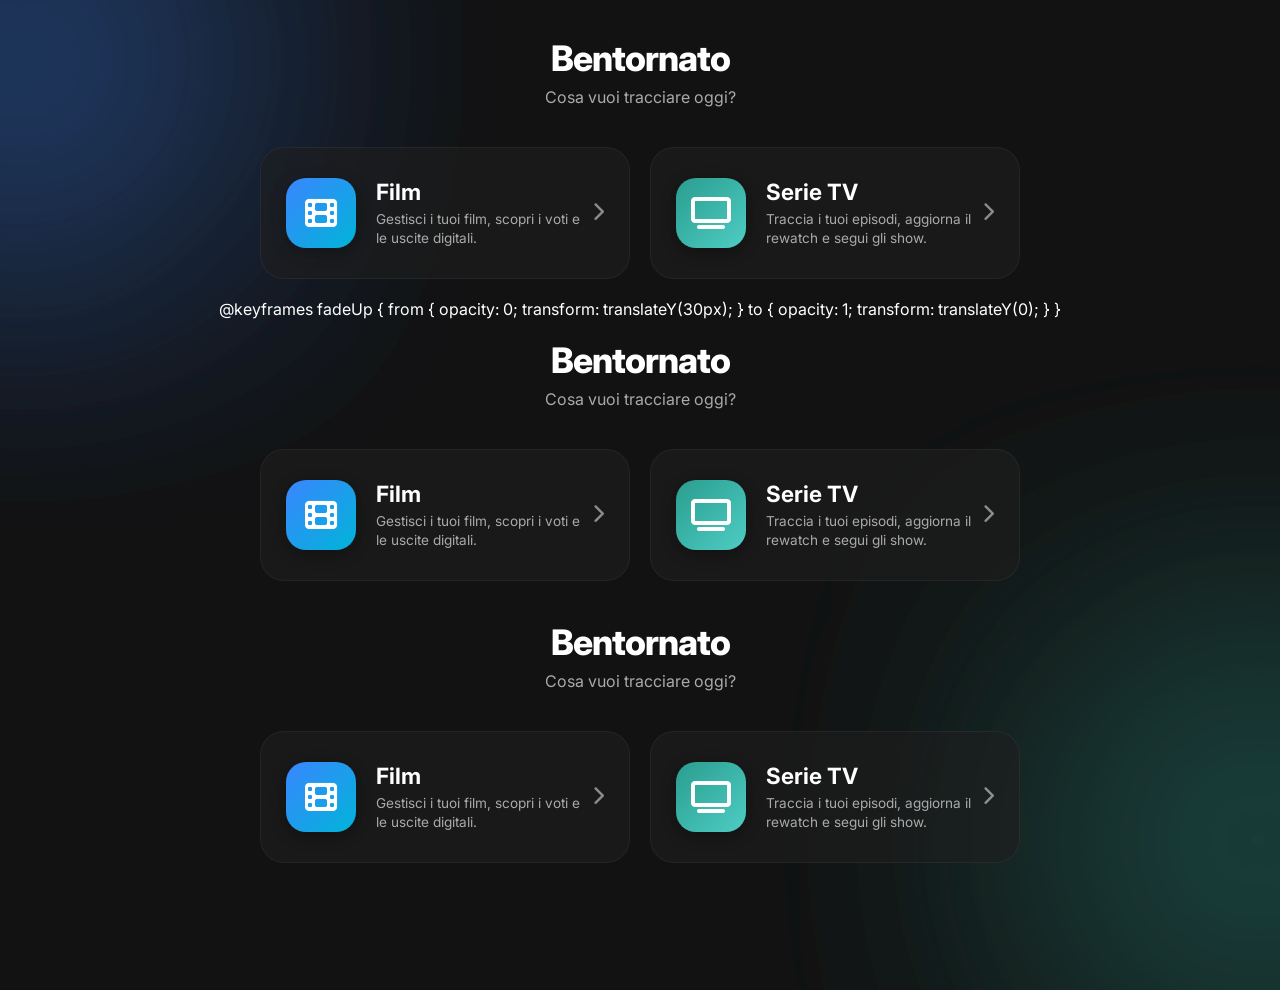
==== index.html @ c35fe786 "Update print statement from 'Hello' to 'Goodbye'" ====
<!DOCTYPE html>
<html lang="it">
<head>
    <meta charset="UTF-8">
    <meta name="viewport" content="width=device-width, initial-scale=1.0, maximum-scale=1.0, user-scalable=no">
    <title>Tracker Hub</title>
    
    <!-- PWA -->
    <link rel="manifest" href="manifest.json">
    <meta name="theme-color" content="#121212">
    <meta name="apple-mobile-web-app-capable" content="yes">
    <meta name="apple-mobile-web-app-status-bar-style" content="black-translucent">

    <!-- Fonts & Icons -->
    <link rel="preconnect" href="https://fonts.googleapis.com">
    <link rel="preconnect" href="https://fonts.gstatic.com" crossorigin>
    <link href="https://fonts.googleapis.com/css2?family=Inter:wght@400;600;800&display=swap" rel="stylesheet">
    <link rel="stylesheet" href="https://cdnjs.cloudflare.com/ajax/libs/font-awesome/6.1.1/css/all.min.css">

    <style>
        :root {
            --film-color: #3A86FF;
            --tv-color: #2a9d8f;
            --bg-color: #121212;
            --card-bg: rgba(30, 30, 30, 0.6);
        }

        * {
            box-sizing: border-box;
            margin: 0;
            padding: 0;
            -webkit-tap-highlight-color: transparent;
        }

        body {
            font-family: 'Inter', sans-serif;
            background-color: var(--bg-color);
            color: #fff;
            height: 100vh;
            display: flex;
            flex-direction: column;
            align-items: center;
            justify-content: center;
            overflow: hidden;
            position: relative;
        }

        /* Luci ambientali sfocate sullo sfondo */
        .glow-film {
            position: absolute;
            top: -10%; left: -10%;
            width: 300px; height: 300px;
            background: var(--film-color);
            filter: blur(150px);
            opacity: 0.4;
            z-index: -1;
            border-radius: 50%;
        }
        .glow-tv {
            position: absolute;
            bottom: -10%; right: -10%;
            width: 300px; height: 300px;
            background: var(--tv-color);
            filter: blur(150px);
            opacity: 0.4;
            z-index: -1;
            border-radius: 50%;
        }

        .hub-container {
            width: 90%;
            max-width: 800px;
            padding: 20px;
            z-index: 10;
            animation: fadeUp 0.8s cubic-bezier(0.16, 1, 0.3, 1) forwards;
        }

        .hub-header {
            text-align: center;
            margin-bottom: 40px;
        }

        .hub-header h1 {
            font-size: 2.2rem;
            font-weight: 800;
            letter-spacing: -1px;
            margin-bottom: 8px;
        }

        .hub-header p {
            color: #aaa;
            font-size: 1rem;
        }

        .cards-wrapper {
            display: flex;
            flex-direction: column;
            gap: 20px;
        }

        @media (min-width: 600px) {
            .cards-wrapper {
                flex-direction: row;
            }
        }

        .hub-card {
            flex: 1;
            display: flex;
            align-items: center;
            padding: 30px 25px;
            background: var(--card-bg);
            border-radius: 24px;
            text-decoration: none;
            color: white;
            backdrop-filter: blur(20px);
            -webkit-backdrop-filter: blur(20px);
            border: 1px solid rgba(255, 255, 255, 0.05);
            transition: transform 0.3s ease, border-color 0.3s ease, box-shadow 0.3s ease;
            position: relative;
            overflow: hidden;
        }

        /* Hover & Active states */
        .hub-card:hover {
            transform: translateY(-5px);
        }
        .hub-card:active {
            transform: scale(0.96);
        }

        /* Colori specifici per Film */
        .card-film:hover {
            border-color: rgba(58, 134, 255, 0.5);
            box-shadow: 0 10px 30px rgba(58, 134, 255, 0.2);
        }
        .card-film .icon-wrapper {
            background: linear-gradient(135deg, #3A86FF, #00B4D8);
        }

        /* Colori specifici per TV */
        .card-tv:hover {
            border-color: rgba(42, 157, 143, 0.5);
            box-shadow: 0 10px 30px rgba(42, 157, 143, 0.2);
        }
        .card-tv .icon-wrapper {
            background: linear-gradient(135deg, #2a9d8f, #4ecdc4);
        }

        .icon-wrapper {
            width: 70px;
            height: 70px;
            border-radius: 20px;
            display: flex;
            align-items: center;
            justify-content: center;
            font-size: 2rem;
            flex-shrink: 0;
            margin-right: 20px;
            box-shadow: 0 4px 15px rgba(0,0,0,0.3);
        }

        .card-content h2 {
            font-size: 1.4rem;
            margin-bottom: 5px;
        }

        .card-content p {
            color: #aaa;
            font-size: 0.85rem;
            line-height: 1.4;
        }

        .card-arrow {
            margin-left: auto;
            font-size: 1.2rem;
            opacity: 0.5;
            transition: opacity 0.3s, transform 0.3s;
        }

        .hub-card:hover .card-arrow {
            opacity: 1;
            transform: translateX(5px);
        }

        @keyframes fadeUp {
            from { opacity: 0; transform: translateY(30px); }
            to { opacity: 1; transform: translateY(0); }
        }
    </style>
</head>
<body>

    <!-- Luci di sfondo -->
    <div class="glow-film"></div><!DOCTYPE html>
<html lang="it">
<head>
    <meta charset="UTF-8">
    <meta name="viewport" content="width=device-width, initial-scale=1.0, maximum-scale=1.0, user-scalable=no">
    <title>My Tracker Hub</title>
    
    <!-- PWA -->
    <link rel="manifest" href="manifest.json">
    <meta name="theme-color" content="#121212">
    <meta name="apple-mobile-web-app-capable" content="yes">
    <meta name="apple-mobile-web-app-status-bar-style" content="black-translucent">

    <!-- Fonts & Icons -->
    <link rel="preconnect" href="https://fonts.googleapis.com">
    <link rel="preconnect" href="https://fonts.gstatic.com" crossorigin>
    <link href="https://fonts.googleapis.com/css2?family=Inter:wght@400;600;800&display=swap" rel="stylesheet">
    <link rel="stylesheet" href="https://cdnjs.cloudflare.com/ajax/libs/font-awesome/6.1.1/css/all.min.css">

    <style>
        :root {
            --film-color: #3A86FF;
            --tv-color: #2a9d8f;
            --bg-color: #121212;
            --card-bg: rgba(30, 30, 30, 0.6);
        }

        * {
            box-sizing: border-box;
            margin: 0;
            padding: 0;
            -webkit-tap-highlight-color: transparent;
        }

        body {
            font-family: 'Inter', sans-serif;
            background-color: var(--bg-color);
            color: #fff;
            height: 100vh;
            display: flex;
            flex-direction: column;
            align-items: center;
            justify-content: center;
            overflow: hidden;
            position: relative;
        }

        /* Luci ambientali sfocate sullo sfondo */
        .glow-film {
            position: absolute;
            top: -10%; left: -10%;
            width: 300px; height: 300px;
            background: var(--film-color);
            filter: blur(150px);
            opacity: 0.4;
            z-index: -1;
            border-radius: 50%;
        }
        .glow-tv {
            position: absolute;
            bottom: -10%; right: -10%;
            width: 300px; height: 300px;
            background: var(--tv-color);
            filter: blur(150px);
            opacity: 0.4;
            z-index: -1;
            border-radius: 50%;
        }

        .hub-container {
            width: 90%;
            max-width: 800px;
            padding: 20px;
            z-index: 10;
            animation: fadeUp 0.8s cubic-bezier(0.16, 1, 0.3, 1) forwards;
        }

        .hub-header {
            text-align: center;
            margin-bottom: 40px;
        }

        .hub-header h1 {
            font-size: 2.2rem;
            font-weight: 800;
            letter-spacing: -1px;
            margin-bottom: 8px;
        }

        .hub-header p {
            color: #aaa;
            font-size: 1rem;
        }

        .cards-wrapper {
            display: flex;
            flex-direction: column;
            gap: 20px;
        }

        @media (min-width: 600px) {
            .cards-wrapper {
                flex-direction: row;
            }
        }

        .hub-card {
            flex: 1;
            display: flex;
            align-items: center;
            padding: 30px 25px;
            background: var(--card-bg);
            border-radius: 24px;
            text-decoration: none;
            color: white;
            backdrop-filter: blur(20px);
            -webkit-backdrop-filter: blur(20px);
            border: 1px solid rgba(255, 255, 255, 0.05);
            transition: transform 0.3s ease, border-color 0.3s ease, box-shadow 0.3s ease;
            position: relative;
            overflow: hidden;
        }

        /* Hover & Active states */
        .hub-card:hover {
            transform: translateY(-5px);
        }
        .hub-card:active {
            transform: scale(0.96);
        }

        /* Colori specifici per Film */
        .card-film:hover {
            border-color: rgba(58, 134, 255, 0.5);
            box-shadow: 0 10px 30px rgba(58, 134, 255, 0.2);
        }
        .card-film .icon-wrapper {
            background: linear-gradient(135deg, #3A86FF, #00B4D8);
        }

        /* Colori specifici per TV */
        .card-tv:hover {
            border-color: rgba(42, 157, 143, 0.5);
            box-shadow: 0 10px 30px rgba(42, 157, 143, 0.2);
        }
        .card-tv .icon-wrapper {
            background: linear-gradient(135deg, #2a9d8f, #4ecdc4);
        }

        .icon-wrapper {
            width: 70px;
            height: 70px;
            border-radius: 20px;
            display: flex;
            align-items: center;
            justify-content: center;
            font-size: 2rem;
            flex-shrink: 0;
            margin-right: 20px;
            box-shadow: 0 4px 15px rgba(0,0,0,0.3);
        }

        .card-content h2 {
            font-size: 1.4rem;
            margin-bottom: 5px;
        }

        .card-content p {
            color: #aaa;
            font-size: 0.85rem;
            line-height: 1.4;
        }

        .card-arrow {
            margin-left: auto;
            font-size: 1.2rem;
            opacity: 0.5;
            transition: opacity 0.3s, transform 0.3s;
        }

        .hub-card:hover .card-arrow {
            opacity: 1;
            transform: translateX(5px);
        }
<!DOCTYPE html>
<html lang="it">
<head>
    <meta charset="UTF-8">
    <meta name="viewport" content="width=device-width, initial-scale=1.0, maximum-scale=1.0, user-scalable=no">
    <title>My Tracker Hub</title>
    
    <!-- PWA -->
    <link rel="manifest" href="manifest.json">
    <meta name="theme-color" content="#121212">
    <meta name="apple-mobile-web-app-capable" content="yes">
    <meta name="apple-mobile-web-app-status-bar-style" content="black-translucent">

    <!-- Fonts & Icons -->
    <link rel="preconnect" href="https://fonts.googleapis.com">
    <link rel="preconnect" href="https://fonts.gstatic.com" crossorigin>
    <link href="https://fonts.googleapis.com/css2?family=Inter:wght@400;600;800&display=swap" rel="stylesheet">
    <link rel="stylesheet" href="https://cdnjs.cloudflare.com/ajax/libs/font-awesome/6.1.1/css/all.min.css">

    <style>
        :root {
            --film-color: #3A86FF;
            --tv-color: #2a9d8f;
            --bg-color: #121212;
            --card-bg: rgba(30, 30, 30, 0.6);
        }

        * {
            box-sizing: border-box;
            margin: 0;
            padding: 0;
            -webkit-tap-highlight-color: transparent;
        }

        body {
            font-family: 'Inter', sans-serif;
            background-color: var(--bg-color);
            color: #fff;
            height: 100vh;
            display: flex;
            flex-direction: column;
            align-items: center;
            justify-content: center;
            overflow: hidden;
            position: relative;
        }

        /* Luci ambientali sfocate sullo sfondo */
        .glow-film {
            position: absolute;
            top: -10%; left: -10%;
            width: 300px; height: 300px;
            background: var(--film-color);
            filter: blur(150px);
            opacity: 0.4;
            z-index: -1;
            border-radius: 50%;
        }
        .glow-tv {
            position: absolute;
            bottom: -10%; right: -10%;
            width: 300px; height: 300px;
            background: var(--tv-color);
            filter: blur(150px);
            opacity: 0.4;
            z-index: -1;
            border-radius: 50%;
        }

        .hub-container {
            width: 90%;
            max-width: 800px;
            padding: 20px;
            z-index: 10;
            animation: fadeUp 0.8s cubic-bezier(0.16, 1, 0.3, 1) forwards;
        }

        .hub-header {
            text-align: center;
            margin-bottom: 40px;
        }

        .hub-header h1 {
            font-size: 2.2rem;
            font-weight: 800;
            letter-spacing: -1px;
            margin-bottom: 8px;
        }

        .hub-header p {
            color: #aaa;
            font-size: 1rem;
        }

        .cards-wrapper {
            display: flex;
            flex-direction: column;
            gap: 20px;
        }

        @media (min-width: 600px) {
            .cards-wrapper {
                flex-direction: row;
            }
        }

        .hub-card {
            flex: 1;
            display: flex;
            align-items: center;
            padding: 30px 25px;
            background: var(--card-bg);
            border-radius: 24px;
            text-decoration: none;
            color: white;
            backdrop-filter: blur(20px);
            -webkit-backdrop-filter: blur(20px);
            border: 1px solid rgba(255, 255, 255, 0.05);
            transition: transform 0.3s ease, border-color 0.3s ease, box-shadow 0.3s ease;
            position: relative;
            overflow: hidden;
        }

        /* Hover & Active states */
        .hub-card:hover {
            transform: translateY(-5px);
        }
        .hub-card:active {
            transform: scale(0.96);
        }

        /* Colori specifici per Film */
        .card-film:hover {
            border-color: rgba(58, 134, 255, 0.5);
            box-shadow: 0 10px 30px rgba(58, 134, 255, 0.2);
        }
        .card-film .icon-wrapper {
            background: linear-gradient(135deg, #3A86FF, #00B4D8);
        }

        /* Colori specifici per TV */
        .card-tv:hover {
            border-color: rgba(42, 157, 143, 0.5);
            box-shadow: 0 10px 30px rgba(42, 157, 143, 0.2);
        }
        .card-tv .icon-wrapper {
            background: linear-gradient(135deg, #2a9d8f, #4ecdc4);
        }

        .icon-wrapper {
            width: 70px;
            height: 70px;
            border-radius: 20px;
            display: flex;
            align-items: center;
            justify-content: center;
            font-size: 2rem;
            flex-shrink: 0;
            margin-right: 20px;
            box-shadow: 0 4px 15px rgba(0,0,0,0.3);
        }

        .card-content h2 {
            font-size: 1.4rem;
            margin-bottom: 5px;
        }

        .card-content p {
            color: #aaa;
            font-size: 0.85rem;
            line-height: 1.4;
        }

        .card-arrow {
            margin-left: auto;
            font-size: 1.2rem;
            opacity: 0.5;
            transition: opacity 0.3s, transform 0.3s;
        }

        .hub-card:hover .card-arrow {
            opacity: 1;
            transform: translateX(5px);
        }

        @keyframes fadeUp {
            from { opacity: 0; transform: translateY(30px); }
            to { opacity: 1; transform: translateY(0); }
        }
    </style>
</head>
<body>

    <!-- Luci di sfondo -->
    <div class="glow-film"></div>
    <div class="glow-tv"></div>

    <div class="hub-container">
        <div class="hub-header">
            <h1>Bentornato</h1>
            <p>Cosa vuoi tracciare oggi?</p>
        </div>

        <div class="cards-wrapper">
            <!-- CARD FILM -->
            <a href="film_tracker.html" class="hub-card card-film">
                <div class="icon-wrapper">
                    <i class="fas fa-film"></i>
                </div>
                <div class="card-content">
                    <h2>Film</h2>
                    <p>Gestisci i tuoi film, scopri i voti e le uscite digitali.</p>
                </div>
                <i class="fas fa-chevron-right card-arrow"></i>
            </a>

            <!-- CARD SERIE TV -->
            <a href="serietv_tracker.html" class="hub-card card-tv">
                <div class="icon-wrapper">
                    <i class="fas fa-tv"></i>
                </div>
                <div class="card-content">
                    <h2>Serie TV</h2>
                    <p>Traccia i tuoi episodi, aggiorna il rewatch e segui gli show.</p>
                </div>
                <i class="fas fa-chevron-right card-arrow"></i>
            </a>
        </div>
    </div>

</body>
</html>

        @keyframes fadeUp {
            from { opacity: 0; transform: translateY(30px); }
            to { opacity: 1; transform: translateY(0); }
        }
    </style>
</head>
<body>

    <!-- Luci di sfondo -->
    <div class="glow-film"></div>
    <div class="glow-tv"></div>

    <div class="hub-container">
        <div class="hub-header">
            <h1>Bentornato</h1>
            <p>Cosa vuoi tracciare oggi?</p>
        </div>

        <div class="cards-wrapper">
            <!-- CARD FILM -->
            <a href="film_tracker.html" class="hub-card card-film">
                <div class="icon-wrapper">
                    <i class="fas fa-film"></i>
                </div>
                <div class="card-content">
                    <h2>Film</h2>
                    <p>Gestisci i tuoi film, scopri i voti e le uscite digitali.</p>
                </div>
                <i class="fas fa-chevron-right card-arrow"></i>
            </a>

            <!-- CARD SERIE TV -->
            <a href="serietv_tracker.html" class="hub-card card-tv">
                <div class="icon-wrapper">
                    <i class="fas fa-tv"></i>
                </div>
                <div class="card-content">
                    <h2>Serie TV</h2>
                    <p>Traccia i tuoi episodi, aggiorna il rewatch e segui gli show.</p>
                </div>
                <i class="fas fa-chevron-right card-arrow"></i>
            </a>
        </div>
    </div>

</body>
</html>

    <div class="glow-tv"></div>

    <div class="hub-container">
        <div class="hub-header">
            <h1>Bentornato</h1>
            <p>Cosa vuoi tracciare oggi?</p>
        </div>

        <div class="cards-wrapper">
            <!-- CARD FILM -->
            <a href="film_tracker.html" class="hub-card card-film">
                <div class="icon-wrapper">
                    <i class="fas fa-film"></i>
                </div>
                <div class="card-content">
                    <h2>Film</h2>
                    <p>Gestisci i tuoi film, scopri i voti e le uscite digitali.</p>
                </div>
                <i class="fas fa-chevron-right card-arrow"></i>
            </a>

            <!-- CARD SERIE TV -->
            <a href="serietv_tracker.html" class="hub-card card-tv">
                <div class="icon-wrapper">
                    <i class="fas fa-tv"></i>
                </div>
                <div class="card-content">
                    <h2>Serie TV</h2>
                    <p>Traccia i tuoi episodi, aggiorna il rewatch e segui gli show.</p>
                </div>
                <i class="fas fa-chevron-right card-arrow"></i>
            </a>
        </div>
    </div>

</body>
</html>
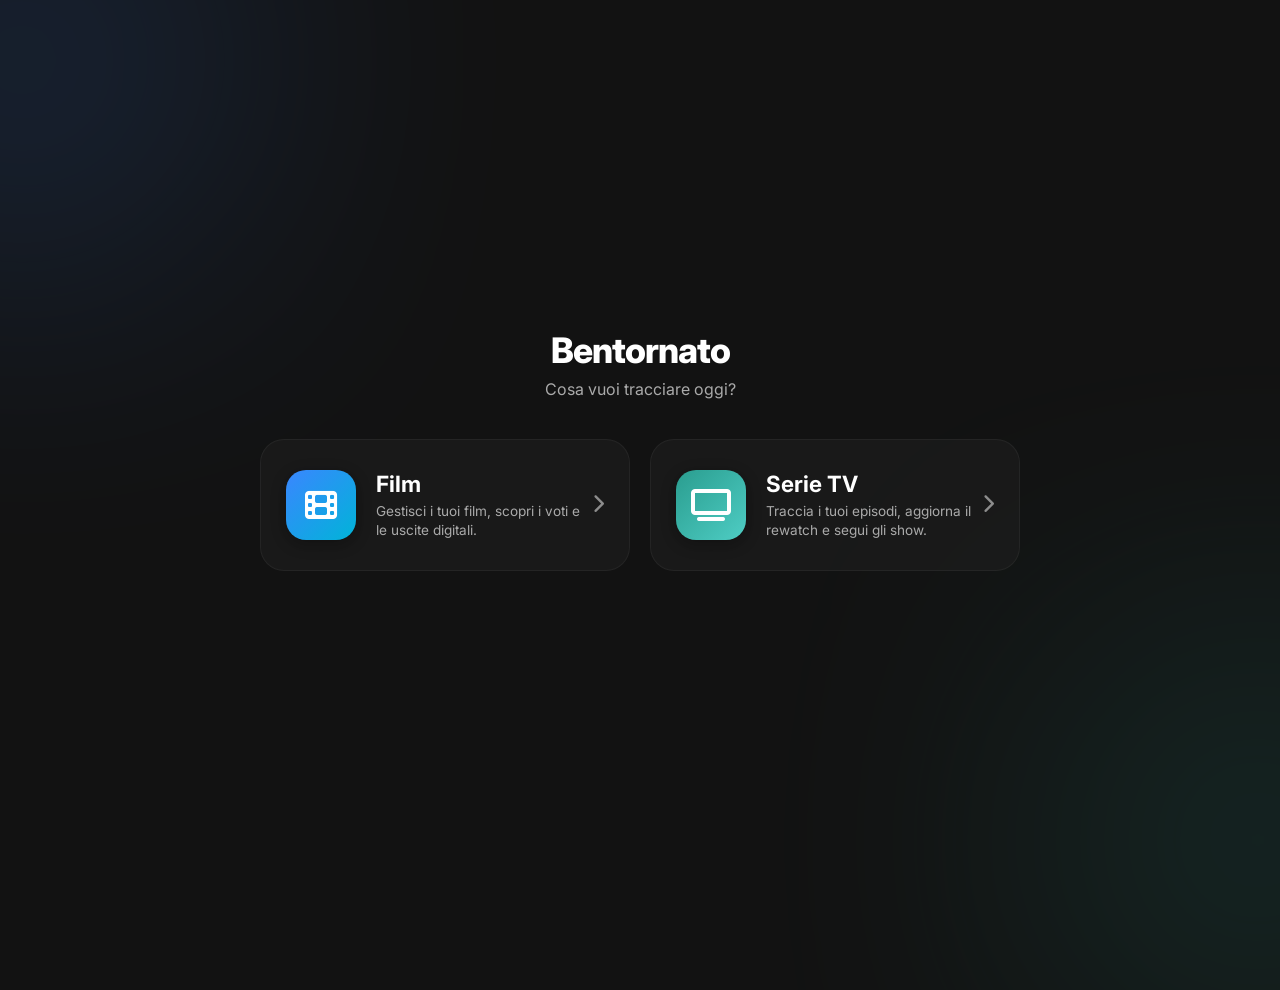
==== commit 4519b78c: "Refactor index.html structure and remove duplicates" ====
--- a/index.html
+++ b/index.html
@@ -3,7 +3,7 @@
 <head>
     <meta charset="UTF-8">
     <meta name="viewport" content="width=device-width, initial-scale=1.0, maximum-scale=1.0, user-scalable=no">
-    <title>Tracker Hub</title>
+    <title>My Tracker Hub</title>
     
     <!-- PWA -->
     <link rel="manifest" href="manifest.json">
@@ -192,384 +192,6 @@
 <body>
 
     <!-- Luci di sfondo -->
-    <div class="glow-film"></div><!DOCTYPE html>
-<html lang="it">
-<head>
-    <meta charset="UTF-8">
-    <meta name="viewport" content="width=device-width, initial-scale=1.0, maximum-scale=1.0, user-scalable=no">
-    <title>My Tracker Hub</title>
-    
-    <!-- PWA -->
-    <link rel="manifest" href="manifest.json">
-    <meta name="theme-color" content="#121212">
-    <meta name="apple-mobile-web-app-capable" content="yes">
-    <meta name="apple-mobile-web-app-status-bar-style" content="black-translucent">
-
-    <!-- Fonts & Icons -->
-    <link rel="preconnect" href="https://fonts.googleapis.com">
-    <link rel="preconnect" href="https://fonts.gstatic.com" crossorigin>
-    <link href="https://fonts.googleapis.com/css2?family=Inter:wght@400;600;800&display=swap" rel="stylesheet">
-    <link rel="stylesheet" href="https://cdnjs.cloudflare.com/ajax/libs/font-awesome/6.1.1/css/all.min.css">
-
-    <style>
-        :root {
-            --film-color: #3A86FF;
-            --tv-color: #2a9d8f;
-            --bg-color: #121212;
-            --card-bg: rgba(30, 30, 30, 0.6);
-        }
-
-        * {
-            box-sizing: border-box;
-            margin: 0;
-            padding: 0;
-            -webkit-tap-highlight-color: transparent;
-        }
-
-        body {
-            font-family: 'Inter', sans-serif;
-            background-color: var(--bg-color);
-            color: #fff;
-            height: 100vh;
-            display: flex;
-            flex-direction: column;
-            align-items: center;
-            justify-content: center;
-            overflow: hidden;
-            position: relative;
-        }
-
-        /* Luci ambientali sfocate sullo sfondo */
-        .glow-film {
-            position: absolute;
-            top: -10%; left: -10%;
-            width: 300px; height: 300px;
-            background: var(--film-color);
-            filter: blur(150px);
-            opacity: 0.4;
-            z-index: -1;
-            border-radius: 50%;
-        }
-        .glow-tv {
-            position: absolute;
-            bottom: -10%; right: -10%;
-            width: 300px; height: 300px;
-            background: var(--tv-color);
-            filter: blur(150px);
-            opacity: 0.4;
-            z-index: -1;
-            border-radius: 50%;
-        }
-
-        .hub-container {
-            width: 90%;
-            max-width: 800px;
-            padding: 20px;
-            z-index: 10;
-            animation: fadeUp 0.8s cubic-bezier(0.16, 1, 0.3, 1) forwards;
-        }
-
-        .hub-header {
-            text-align: center;
-            margin-bottom: 40px;
-        }
-
-        .hub-header h1 {
-            font-size: 2.2rem;
-            font-weight: 800;
-            letter-spacing: -1px;
-            margin-bottom: 8px;
-        }
-
-        .hub-header p {
-            color: #aaa;
-            font-size: 1rem;
-        }
-
-        .cards-wrapper {
-            display: flex;
-            flex-direction: column;
-            gap: 20px;
-        }
-
-        @media (min-width: 600px) {
-            .cards-wrapper {
-                flex-direction: row;
-            }
-        }
-
-        .hub-card {
-            flex: 1;
-            display: flex;
-            align-items: center;
-            padding: 30px 25px;
-            background: var(--card-bg);
-            border-radius: 24px;
-            text-decoration: none;
-            color: white;
-            backdrop-filter: blur(20px);
-            -webkit-backdrop-filter: blur(20px);
-            border: 1px solid rgba(255, 255, 255, 0.05);
-            transition: transform 0.3s ease, border-color 0.3s ease, box-shadow 0.3s ease;
-            position: relative;
-            overflow: hidden;
-        }
-
-        /* Hover & Active states */
-        .hub-card:hover {
-            transform: translateY(-5px);
-        }
-        .hub-card:active {
-            transform: scale(0.96);
-        }
-
-        /* Colori specifici per Film */
-        .card-film:hover {
-            border-color: rgba(58, 134, 255, 0.5);
-            box-shadow: 0 10px 30px rgba(58, 134, 255, 0.2);
-        }
-        .card-film .icon-wrapper {
-            background: linear-gradient(135deg, #3A86FF, #00B4D8);
-        }
-
-        /* Colori specifici per TV */
-        .card-tv:hover {
-            border-color: rgba(42, 157, 143, 0.5);
-            box-shadow: 0 10px 30px rgba(42, 157, 143, 0.2);
-        }
-        .card-tv .icon-wrapper {
-            background: linear-gradient(135deg, #2a9d8f, #4ecdc4);
-        }
-
-        .icon-wrapper {
-            width: 70px;
-            height: 70px;
-            border-radius: 20px;
-            display: flex;
-            align-items: center;
-            justify-content: center;
-            font-size: 2rem;
-            flex-shrink: 0;
-            margin-right: 20px;
-            box-shadow: 0 4px 15px rgba(0,0,0,0.3);
-        }
-
-        .card-content h2 {
-            font-size: 1.4rem;
-            margin-bottom: 5px;
-        }
-
-        .card-content p {
-            color: #aaa;
-            font-size: 0.85rem;
-            line-height: 1.4;
-        }
-
-        .card-arrow {
-            margin-left: auto;
-            font-size: 1.2rem;
-            opacity: 0.5;
-            transition: opacity 0.3s, transform 0.3s;
-        }
-
-        .hub-card:hover .card-arrow {
-            opacity: 1;
-            transform: translateX(5px);
-        }
-<!DOCTYPE html>
-<html lang="it">
-<head>
-    <meta charset="UTF-8">
-    <meta name="viewport" content="width=device-width, initial-scale=1.0, maximum-scale=1.0, user-scalable=no">
-    <title>My Tracker Hub</title>
-    
-    <!-- PWA -->
-    <link rel="manifest" href="manifest.json">
-    <meta name="theme-color" content="#121212">
-    <meta name="apple-mobile-web-app-capable" content="yes">
-    <meta name="apple-mobile-web-app-status-bar-style" content="black-translucent">
-
-    <!-- Fonts & Icons -->
-    <link rel="preconnect" href="https://fonts.googleapis.com">
-    <link rel="preconnect" href="https://fonts.gstatic.com" crossorigin>
-    <link href="https://fonts.googleapis.com/css2?family=Inter:wght@400;600;800&display=swap" rel="stylesheet">
-    <link rel="stylesheet" href="https://cdnjs.cloudflare.com/ajax/libs/font-awesome/6.1.1/css/all.min.css">
-
-    <style>
-        :root {
-            --film-color: #3A86FF;
-            --tv-color: #2a9d8f;
-            --bg-color: #121212;
-            --card-bg: rgba(30, 30, 30, 0.6);
-        }
-
-        * {
-            box-sizing: border-box;
-            margin: 0;
-            padding: 0;
-            -webkit-tap-highlight-color: transparent;
-        }
-
-        body {
-            font-family: 'Inter', sans-serif;
-            background-color: var(--bg-color);
-            color: #fff;
-            height: 100vh;
-            display: flex;
-            flex-direction: column;
-            align-items: center;
-            justify-content: center;
-            overflow: hidden;
-            position: relative;
-        }
-
-        /* Luci ambientali sfocate sullo sfondo */
-        .glow-film {
-            position: absolute;
-            top: -10%; left: -10%;
-            width: 300px; height: 300px;
-            background: var(--film-color);
-            filter: blur(150px);
-            opacity: 0.4;
-            z-index: -1;
-            border-radius: 50%;
-        }
-        .glow-tv {
-            position: absolute;
-            bottom: -10%; right: -10%;
-            width: 300px; height: 300px;
-            background: var(--tv-color);
-            filter: blur(150px);
-            opacity: 0.4;
-            z-index: -1;
-            border-radius: 50%;
-        }
-
-        .hub-container {
-            width: 90%;
-            max-width: 800px;
-            padding: 20px;
-            z-index: 10;
-            animation: fadeUp 0.8s cubic-bezier(0.16, 1, 0.3, 1) forwards;
-        }
-
-        .hub-header {
-            text-align: center;
-            margin-bottom: 40px;
-        }
-
-        .hub-header h1 {
-            font-size: 2.2rem;
-            font-weight: 800;
-            letter-spacing: -1px;
-            margin-bottom: 8px;
-        }
-
-        .hub-header p {
-            color: #aaa;
-            font-size: 1rem;
-        }
-
-        .cards-wrapper {
-            display: flex;
-            flex-direction: column;
-            gap: 20px;
-        }
-
-        @media (min-width: 600px) {
-            .cards-wrapper {
-                flex-direction: row;
-            }
-        }
-
-        .hub-card {
-            flex: 1;
-            display: flex;
-            align-items: center;
-            padding: 30px 25px;
-            background: var(--card-bg);
-            border-radius: 24px;
-            text-decoration: none;
-            color: white;
-            backdrop-filter: blur(20px);
-            -webkit-backdrop-filter: blur(20px);
-            border: 1px solid rgba(255, 255, 255, 0.05);
-            transition: transform 0.3s ease, border-color 0.3s ease, box-shadow 0.3s ease;
-            position: relative;
-            overflow: hidden;
-        }
-
-        /* Hover & Active states */
-        .hub-card:hover {
-            transform: translateY(-5px);
-        }
-        .hub-card:active {
-            transform: scale(0.96);
-        }
-
-        /* Colori specifici per Film */
-        .card-film:hover {
-            border-color: rgba(58, 134, 255, 0.5);
-            box-shadow: 0 10px 30px rgba(58, 134, 255, 0.2);
-        }
-        .card-film .icon-wrapper {
-            background: linear-gradient(135deg, #3A86FF, #00B4D8);
-        }
-
-        /* Colori specifici per TV */
-        .card-tv:hover {
-            border-color: rgba(42, 157, 143, 0.5);
-            box-shadow: 0 10px 30px rgba(42, 157, 143, 0.2);
-        }
-        .card-tv .icon-wrapper {
-            background: linear-gradient(135deg, #2a9d8f, #4ecdc4);
-        }
-
-        .icon-wrapper {
-            width: 70px;
-            height: 70px;
-            border-radius: 20px;
-            display: flex;
-            align-items: center;
-            justify-content: center;
-            font-size: 2rem;
-            flex-shrink: 0;
-            margin-right: 20px;
-            box-shadow: 0 4px 15px rgba(0,0,0,0.3);
-        }
-
-        .card-content h2 {
-            font-size: 1.4rem;
-            margin-bottom: 5px;
-        }
-
-        .card-content p {
-            color: #aaa;
-            font-size: 0.85rem;
-            line-height: 1.4;
-        }
-
-        .card-arrow {
-            margin-left: auto;
-            font-size: 1.2rem;
-            opacity: 0.5;
-            transition: opacity 0.3s, transform 0.3s;
-        }
-
-        .hub-card:hover .card-arrow {
-            opacity: 1;
-            transform: translateX(5px);
-        }
-
-        @keyframes fadeUp {
-            from { opacity: 0; transform: translateY(30px); }
-            to { opacity: 1; transform: translateY(0); }
-        }
-    </style>
-</head>
-<body>
-
-    <!-- Luci di sfondo -->
     <div class="glow-film"></div>
     <div class="glow-tv"></div>
 
@@ -608,89 +230,3 @@
 
 </body>
 </html>
-
-        @keyframes fadeUp {
-            from { opacity: 0; transform: translateY(30px); }
-            to { opacity: 1; transform: translateY(0); }
-        }
-    </style>
-</head>
-<body>
-
-    <!-- Luci di sfondo -->
-    <div class="glow-film"></div>
-    <div class="glow-tv"></div>
-
-    <div class="hub-container">
-        <div class="hub-header">
-            <h1>Bentornato</h1>
-            <p>Cosa vuoi tracciare oggi?</p>
-        </div>
-
-        <div class="cards-wrapper">
-            <!-- CARD FILM -->
-            <a href="film_tracker.html" class="hub-card card-film">
-                <div class="icon-wrapper">
-                    <i class="fas fa-film"></i>
-                </div>
-                <div class="card-content">
-                    <h2>Film</h2>
-                    <p>Gestisci i tuoi film, scopri i voti e le uscite digitali.</p>
-                </div>
-                <i class="fas fa-chevron-right card-arrow"></i>
-            </a>
-
-            <!-- CARD SERIE TV -->
-            <a href="serietv_tracker.html" class="hub-card card-tv">
-                <div class="icon-wrapper">
-                    <i class="fas fa-tv"></i>
-                </div>
-                <div class="card-content">
-                    <h2>Serie TV</h2>
-                    <p>Traccia i tuoi episodi, aggiorna il rewatch e segui gli show.</p>
-                </div>
-                <i class="fas fa-chevron-right card-arrow"></i>
-            </a>
-        </div>
-    </div>
-
-</body>
-</html>
-
-    <div class="glow-tv"></div>
-
-    <div class="hub-container">
-        <div class="hub-header">
-            <h1>Bentornato</h1>
-            <p>Cosa vuoi tracciare oggi?</p>
-        </div>
-
-        <div class="cards-wrapper">
-            <!-- CARD FILM -->
-            <a href="film_tracker.html" class="hub-card card-film">
-                <div class="icon-wrapper">
-                    <i class="fas fa-film"></i>
-                </div>
-                <div class="card-content">
-                    <h2>Film</h2>
-                    <p>Gestisci i tuoi film, scopri i voti e le uscite digitali.</p>
-                </div>
-                <i class="fas fa-chevron-right card-arrow"></i>
-            </a>
-
-            <!-- CARD SERIE TV -->
-            <a href="serietv_tracker.html" class="hub-card card-tv">
-                <div class="icon-wrapper">
-                    <i class="fas fa-tv"></i>
-                </div>
-                <div class="card-content">
-                    <h2>Serie TV</h2>
-                    <p>Traccia i tuoi episodi, aggiorna il rewatch e segui gli show.</p>
-                </div>
-                <i class="fas fa-chevron-right card-arrow"></i>
-            </a>
-        </div>
-    </div>
-
-</body>
-</html>
